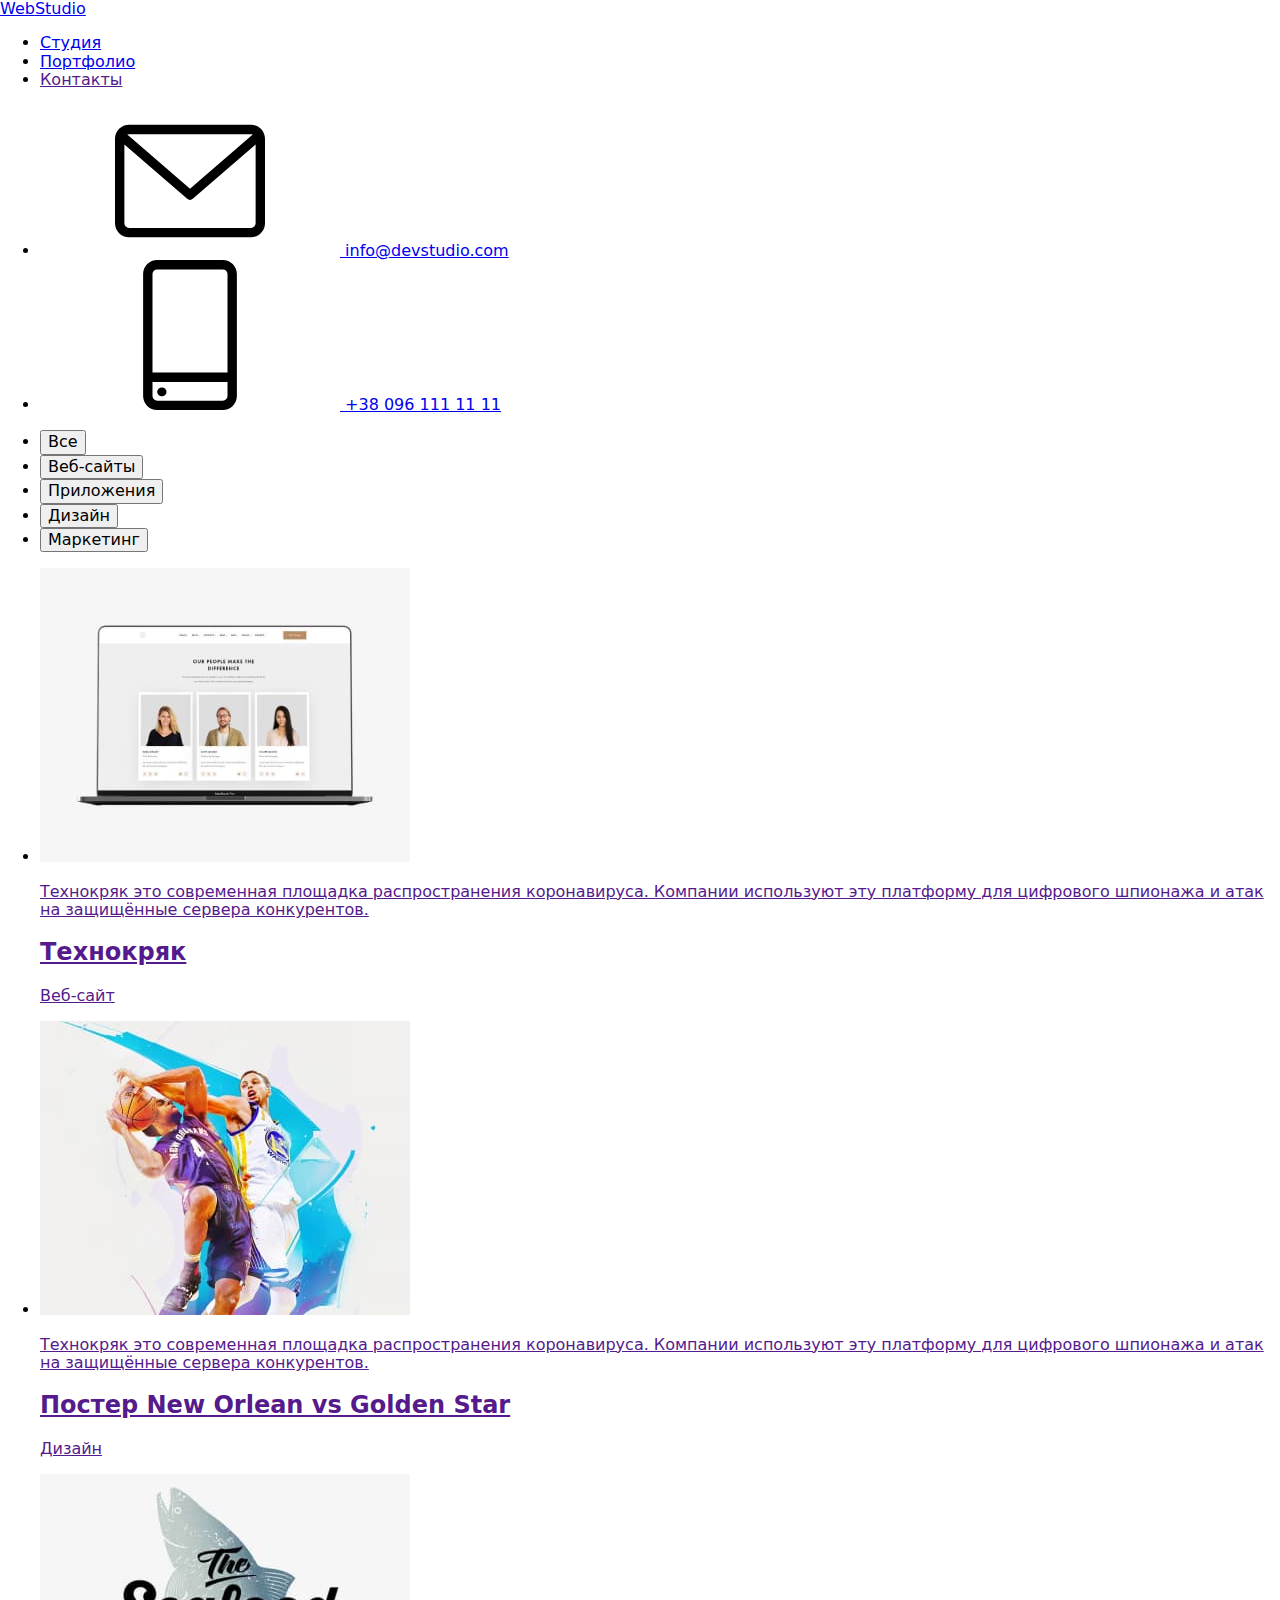
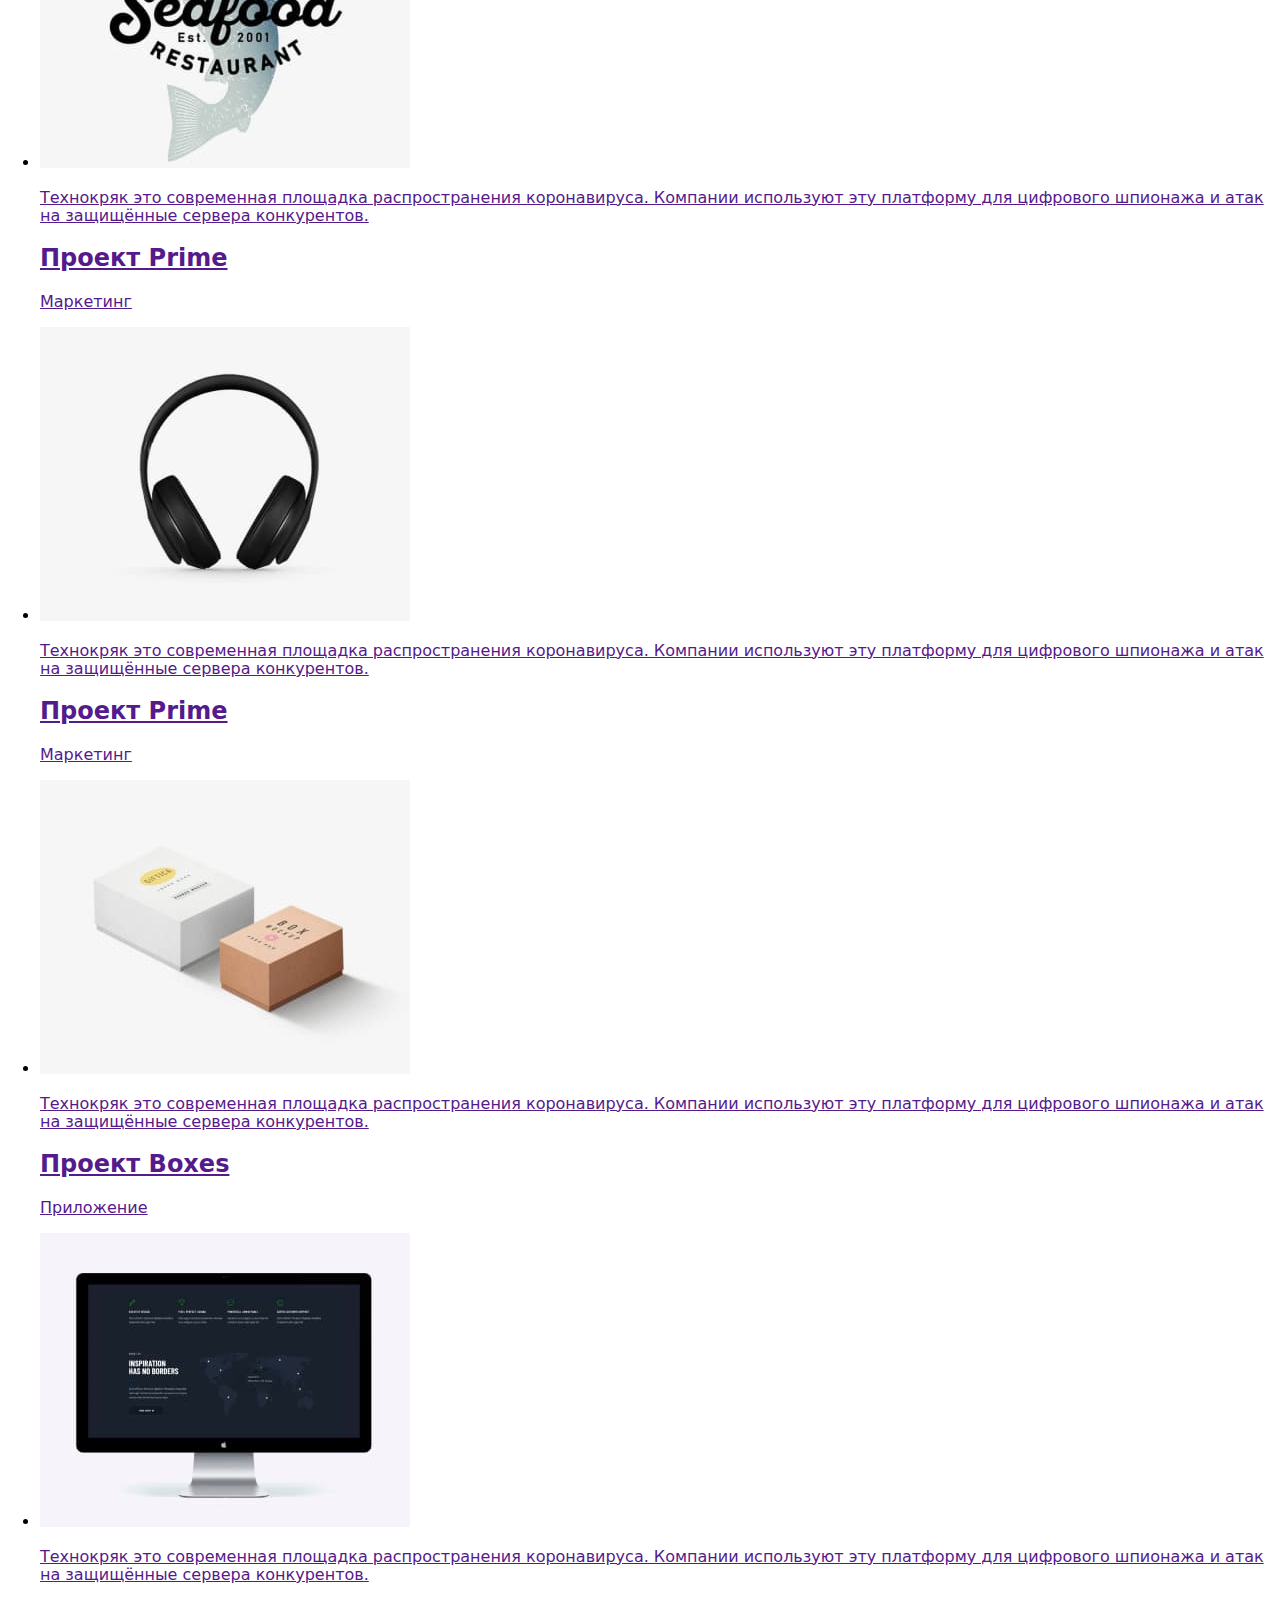
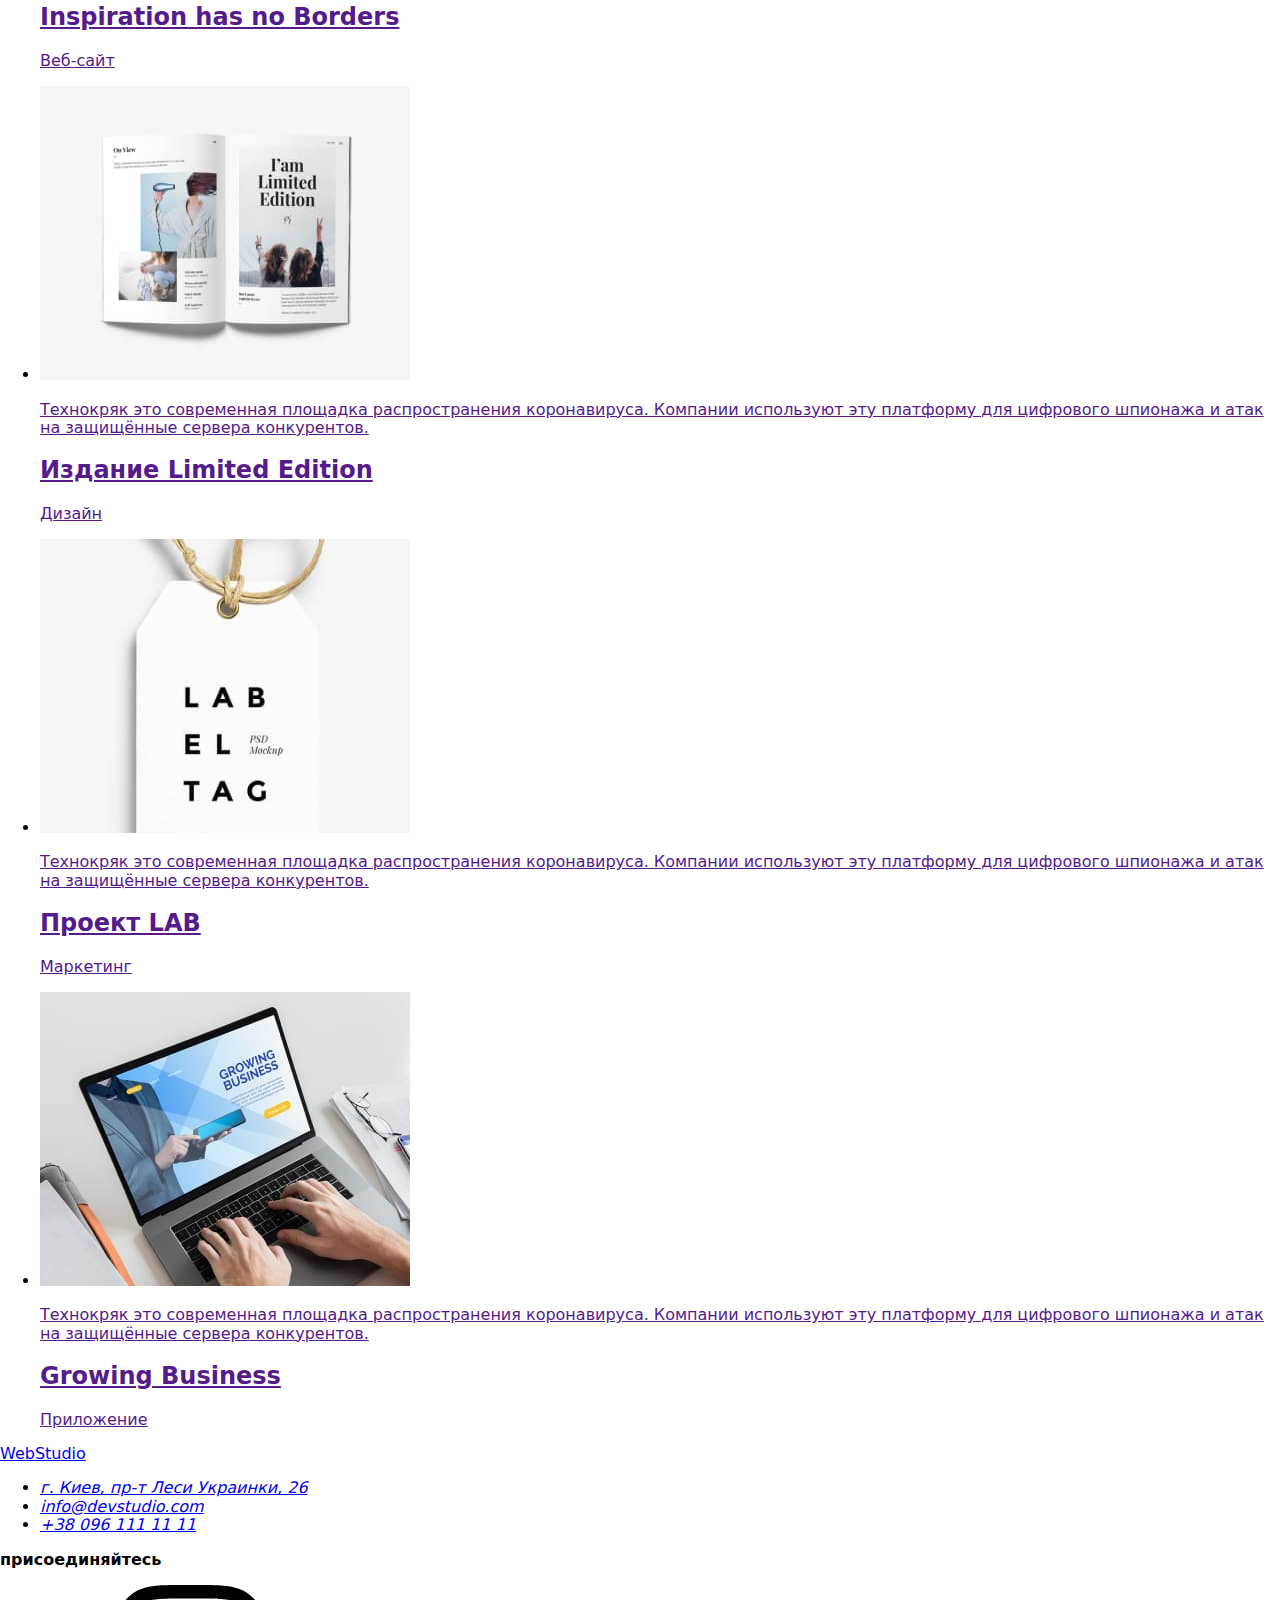
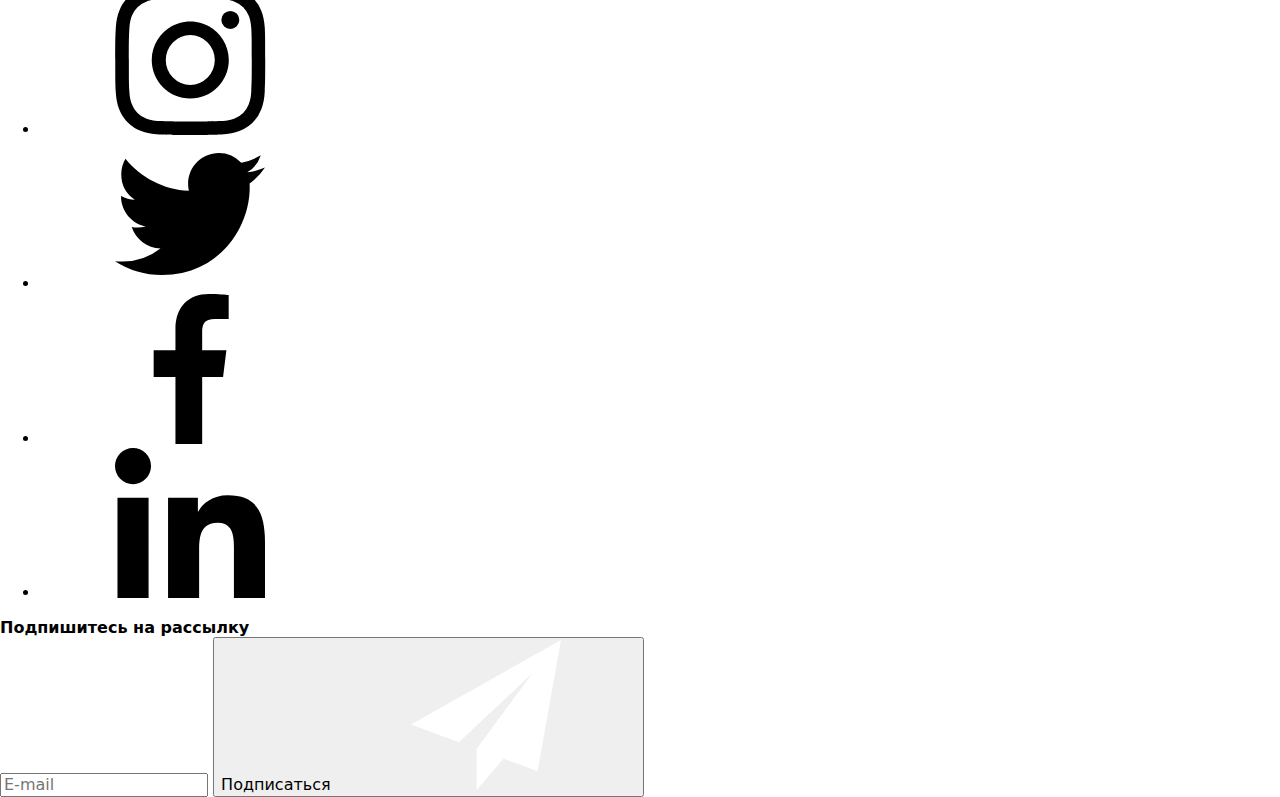
==== portfolio.html @ 355cc261 "BEM and SCSS" ====
<!DOCTYPE html>
<html lang="ru">

<head>
    <meta charset="UTF-8">
    <meta http-equiv="X-UA-Compatible" content="IE=edge">
    <meta name="viewport" content="width=device-width, initial-scale=1.0">
    <title>Портфолио</title>
    <link
        href="https://fonts.googleapis.com/css2?family=Raleway:wght@700&family=Roboto:wght@400;500;700;900&display=swap"
        rel="stylesheet">
    <link rel="stylesheet"
        href="https://cdnjs.cloudflare.com/ajax/libs/modern-normalize/1.0.0/modern-normalize.min.css" />
    <link rel="stylesheet" href="./dist/css/portfolio.min.css">
</head>

<body>
    <!-- HEADER -->
    <header class="header">
        <div class="container nav">
            <a href="./index.html" class="logo">
               Web<span class="logo__word">Studio</span>
            </a>
            <nav>
                <ul class="nav__list">
                    <li class="nav__item"><a href="./index.html" class="nav__link ">Студия</a></li>
                    <li class="nav__item"><a href="./portfolio.html" class="nav__link nav__link--current">Портфолио</a></li>
                    <li class="nav__item"><a href="" class="nav__link">Контакты</a></li>
                </ul>
            </nav>
            <ul class="contacts">
                <li class="contacts__item">
                    <a href="mailto:info@devstudio.com" class="contacts__link">
                        <svg class="contacts__icon">
                            <use href="./images/svg/symbol-defs.svg#icon-envelope"></use>
                        </svg>
                        info@devstudio.com
                    </a>
                </li>
                <li class="contacts__item">
                    <a href="tel:+380961111111" class="contacts__link">
                        <svg class="contacts__icon">
                            <use href="./images/svg/symbol-defs.svg#icon-smartphone"></use>
                        </svg>
                        +38 096 111 11 11
                    </a>
                </li>
            </ul>
        </div>
    </header>
    <!-- MAIN -->
    <main>
        <section class="section">
            <div class="container">
                <ul class="filter">
                    <li class="filter__item"><button class="filter__button">Все</button></li>
                    <li class="filter__item"><button class="filter__button">Веб-сайты</button></li>
                    <li class="filter__item"><button class="filter__button">Приложения</button></li>
                    <li class="filter__item"><button class="filter__button">Дизайн</button></li>
                    <li class="filter__item"><button class="filter__button">Маркетинг</button></li>
                </ul>

                <ul class="grid">
                    <li class="grid__item">
                        <a href="" class="grid__link">
                            <div class="card">
                             <div class="card__img-wrap">
                                <img src="./images/pc.jpg" alt="Ноутбук" width="370">
                                <p class="card__overlay">Технокряк это современная площадка распространения
                                    коронавируса. Компании используют эту
                                    платформу для цифрового
                                    шпионажа и атак на защищённые сервера конкурентов.</p>
                             </div>
                             <div class="card__caption">
                                <h2 class="card__title">Технокряк</h2>
                                <p class="card__text">Веб-сайт</p>
                             </div>
                            </div>
                        </a>
                    </li>
                    <li class="grid__item">
                        <a href="" class="grid__link">
                            <div class="card">
                                <div class="card__img-wrap">
                                    <img src="./images/basketball.jpg" alt="Баскетбол" width="370">
                                    <p class="card__overlay">Технокряк это современная площадка распространения
                                        коронавируса. Компании используют эту
                                        платформу для цифрового
                                        шпионажа и атак на защищённые сервера конкурентов.</p>
                                </div>
                                <div class="card__caption">
                                    <h2 class="card__title">Постер New Orlean vs Golden Star</h2>
                                    <p class="card__text">Дизайн</p>
                                </div>
                            </div>
                        </a>
                    </li>
                    <li class="grid__item">
                        <a href="" class="grid__link">
                            <div class="card">
                                <div class="card__img-wrap">
                                    <img src="./images/seafood.jpg" alt="Рыба" width="370">
                                    <p class="card__overlay">Технокряк это современная площадка распространения
                                        коронавируса. Компании используют эту
                                        платформу для цифрового
                                        шпионажа и атак на защищённые сервера конкурентов.</p>
                                </div>
                                <div class="card__caption">
                                    <h2 class="card__title">Проект Prime</h2>
                                    <p class="card__text">Маркетинг</p>
                                </div>
                            </div>
                        </a>
                    </li>
                    <li class="grid__item">
                        <a href="" class="grid__link">
                            <div class="card">
                                <div class="card__img-wrap">
                                    <img src="./images/headphones.jpg" alt="Наушники" width="370">
                                    <p class="card__overlay">Технокряк это современная площадка распространения
                                        коронавируса. Компании используют эту
                                        платформу для цифрового
                                        шпионажа и атак на защищённые сервера конкурентов.</p>
                                </div>
                                <div class="card__caption">
                                    <h2 class="card__title">Проект Prime</h2>
                                    <p class="card__text">Маркетинг</p>
                                </div>
                            </div>
                        </a>
                    </li>
                    <li class="grid__item">
                        <a href="" class="grid__link">
                            <div class="card">
                                <div class="card__img-wrap">
                                    <img src="./images/boxes.jpg" alt="Коробки" width="370">
                                    <p class="card__overlay">Технокряк это современная площадка распространения
                                        коронавируса. Компании используют эту
                                        платформу для цифрового
                                        шпионажа и атак на защищённые сервера конкурентов.</p>
                                </div>
                                <div class="card__caption">
                                    <h2 class="card__title">Проект Boxes</h2>
                                    <p class="card__text">Приложение</p>
                                </div>
                            </div>
                        </a>
                    </li>
                    <li class="grid__item">
                        <a href="" class="grid__link">
                            <div class="card">
                                <div class="card__img-wrap">
                                    <img src="./images/monitor.jpg" alt="Монитор" width="370">
                                    <p class="card__overlay">Технокряк это современная площадка распространения
                                        коронавируса. Компании используют эту
                                        платформу для цифрового
                                        шпионажа и атак на защищённые сервера конкурентов.</p>
                                </div>
                                <div class="card__caption">
                                    <h2 class="card__title" lang="en">Inspiration has no Borders</h2>
                                    <p class="card__text">Веб-сайт</p>
                                </div>
                            </div>
                        </a>
                    </li>
                    <li class="grid__item">
                        <a href="" class="grid__link">
                            <div class="card">
                                <div class="card__img-wrap">
                                    <img src="./images/magazine.jpg" alt="Журнал" width="370">
                                    <p class="card__overlay">Технокряк это современная площадка распространения
                                        коронавируса. Компании используют эту
                                        платформу для цифрового
                                        шпионажа и атак на защищённые сервера конкурентов.</p>
                                </div>
                                <div class="card__caption">
                                    <h2 class="card__title">Издание Limited Edition</h2>
                                    <p class="card__text">Дизайн</p>
                                </div>
                            </div>
                        </a>
                    </li>
                    <li class="grid__item">
                        <a href="" class="grid__link">
                            <div class="card">
                                <div class="card__img-wrap">
                                    <img src="./images/label.jpg" alt="Лейбл" width="370">
                                    <p class="card__overlay">Технокряк это современная площадка распространения
                                        коронавируса. Компании используют эту
                                        платформу для цифрового
                                        шпионажа и атак на защищённые сервера конкурентов.</p>
                                </div>
                                <div class="card__caption">
                                    <h2 class="card__title">Проект LAB</h2>
                                    <p class="card__text">Маркетинг</p>
                                </div>
                            </div>
                        </a>
                    </li>
                    <li class="grid__item">
                        <a href="" class="grid__link">
                            <div class="card">
                                <div class="card__img-wrap">
                                    <img src="./images/work.jpg" alt="Клавиатура" width="370">
                                    <p class="card__overlay">Технокряк это современная площадка распространения
                                        коронавируса. Компании используют эту
                                        платформу для цифрового
                                        шпионажа и атак на защищённые сервера конкурентов.</p>
                                </div>
                                <div class="card__caption">
                                    <h2 class="card__title" lang="en">Growing Business</h2>
                                    <p class="card__text">Приложение</p>
                                </div>
                            </div>
                        </a>
                    </li>
                </ul>
            </div>
        </section>
    </main>
    <!-- FOOTER -->
    <footer class="footer">
        <div class="container footer__container">
            <div>
                <a href="./index.html" class="logo">
                    Web<span class="logo__word logo__word--contrast-color">Studio</span>
                </a>
                <address class="address">
                    <ul>
                        <li class="address__item">
                            <a href="https://goo.gl/maps/8iDmMAJ8y4oJ4TSS6" class="address__map">г. Киев, пр-т Леси
                                Украинки,
                                26</a>
                        </li>
                        <li class="address__item"><a href="mailto:info@devstudio.com"
                                class="address__contact">info@devstudio.com</a></li>
                        <li class="address__item"><a href="tel:+380961111111" class="address__contact">+38 096 111 11
                                11</a>
                        </li>
                    </ul>
                </address>
            </div>
            <div class="footer__join">
                <b class="footer__appeal">присоединяйтесь</b>
                <ul class="social-list">
                    <li class="social-list__item">
                        <a href="" class="social-list__link social-list__link--white-color">
                            <svg class="social-list__icon">
                                <use href="./images/svg/symbol-defs.svg#icon-instagram"></use>
                            </svg>
                        </a>
                    </li>
                    <li class="social-list__item">
                        <a href="" class="social-list__link social-list__link--white-color">
                            <svg class="social-list__icon">
                                <use href="./images/svg/symbol-defs.svg#icon-twitter"></use>
                            </svg>
                        </a>
                    </li>
                    <li class="social-list__item">
                        <a href="" class="social-list__link social-list__link--white-color">
                            <svg class="social-list__icon">
                                <use href="./images/svg/symbol-defs.svg#icon-facebook"></use>
                            </svg>
                        </a>
                    </li>
                    <li class="social-list__item">
                        <a href="" class="social-list__link social-list__link--white-color">
                            <svg class="social-list__icon">
                                <use href="./images/svg/symbol-defs.svg#icon-linkedin"></use>
                            </svg>
                        </a>
                    </li>
                </ul>
            </div>
            <div class="subscribe-form">
                <b class="footer__appeal">Подпишитесь на рассылку</b>
                <div class="subscribe-form__field">
                    <input type="email" name="email" class="subscribe-form__input" placeholder="E-mail">
                    <button type="submit" class="button subscribe-form__button">
                        Подписаться
                        <svg class="button__icon">
                            <use href="./images/svg/symbol-defs.svg#icon-send"></use>
                        </svg>
                    </button>
                </div>
            </div>
    
        </div>
    </footer>

</body>

</html>
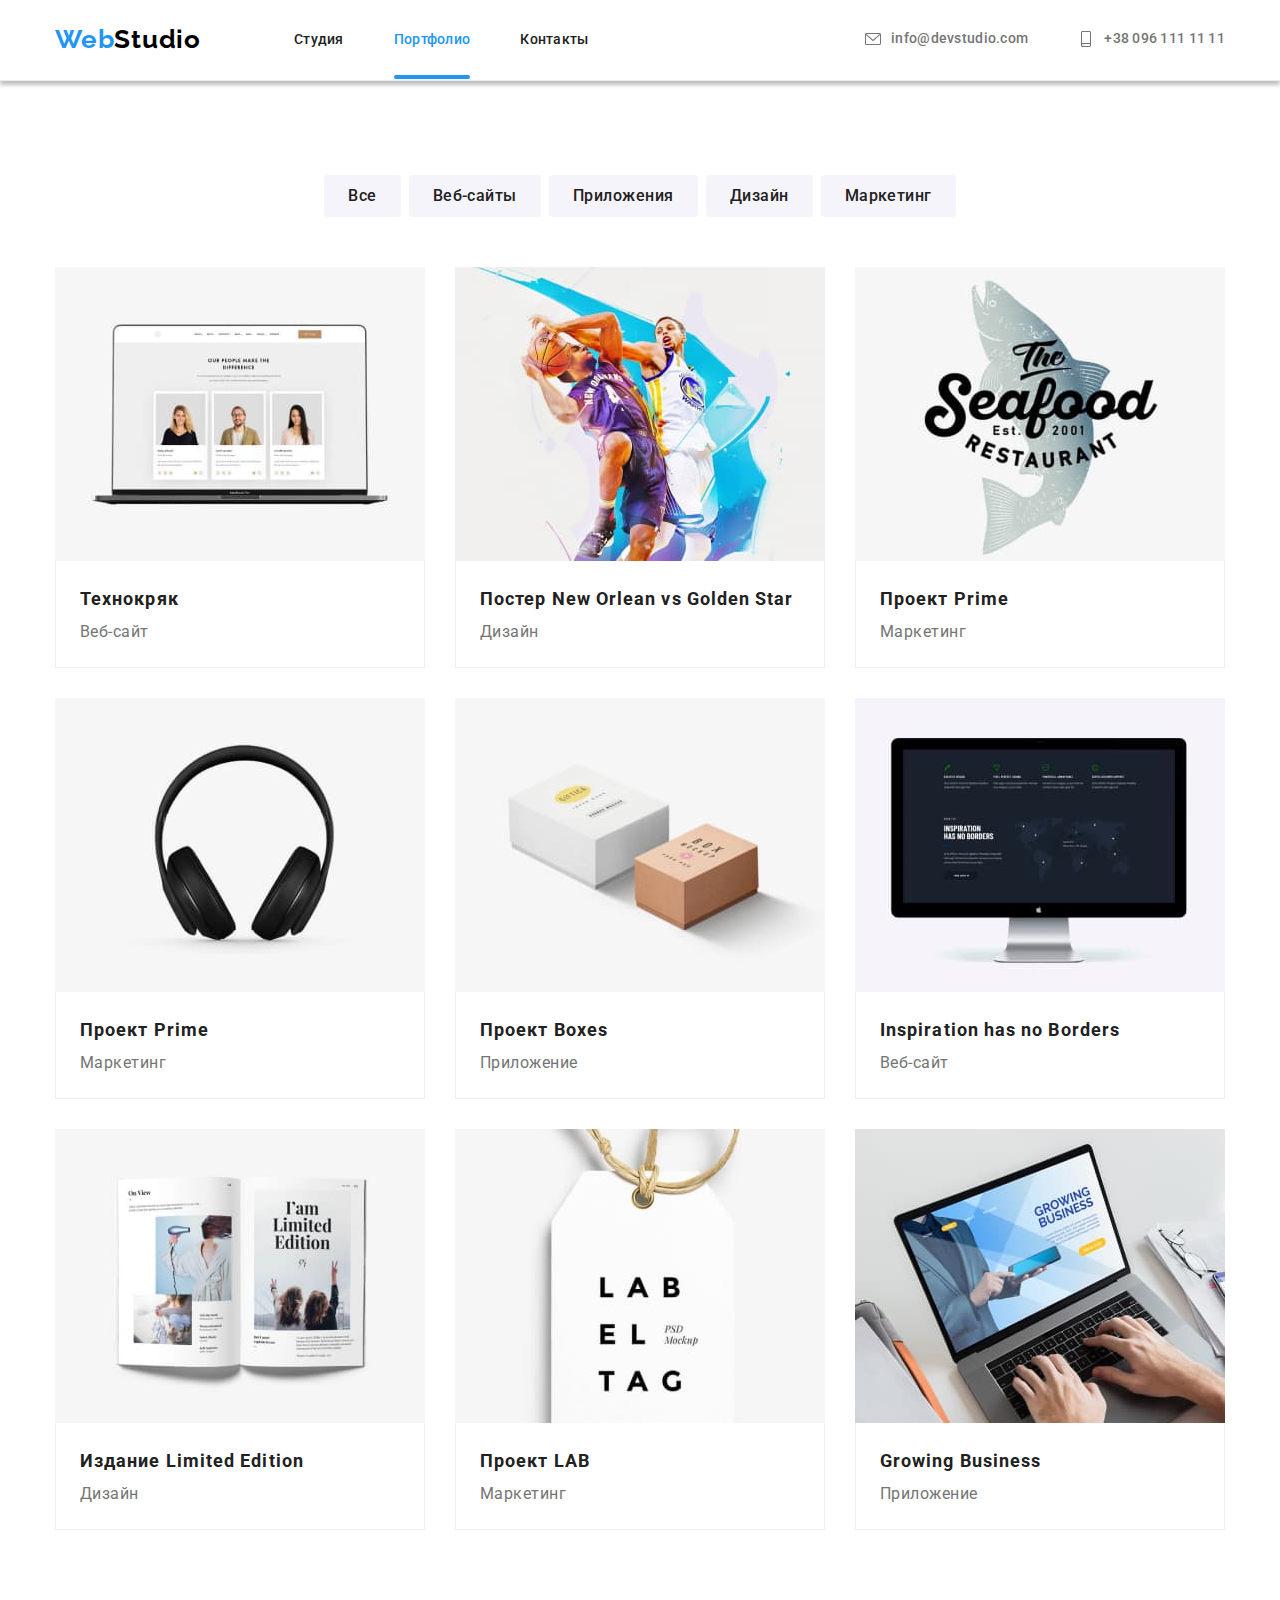
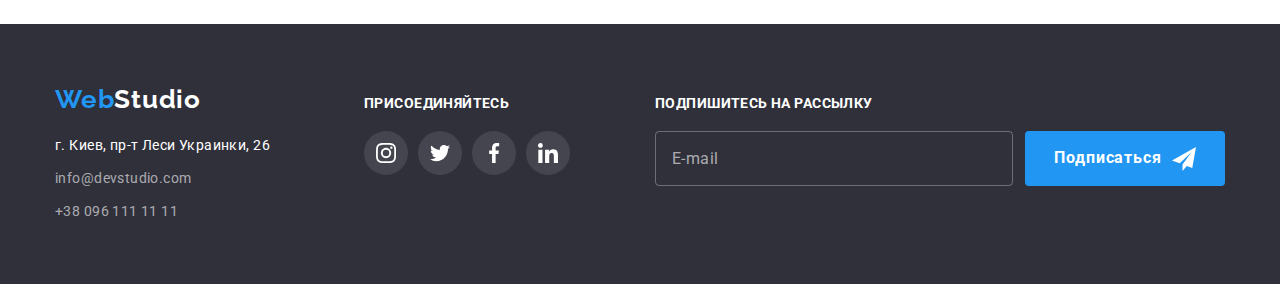
==== commit 85ba09a8: "correct css files address" ====
--- a/portfolio.html
+++ b/portfolio.html
@@ -11,7 +11,7 @@
         rel="stylesheet">
     <link rel="stylesheet"
         href="https://cdnjs.cloudflare.com/ajax/libs/modern-normalize/1.0.0/modern-normalize.min.css" />
-    <link rel="stylesheet" href="./dist/css/portfolio.min.css">
+    <link rel="stylesheet" href="./css/portfolio.min.css">
 </head>
 
 <body>
--- a/css/portfolio.min.css
+++ b/css/portfolio.min.css
@@ -0,0 +1,2 @@
+body{font-family:Roboto, sans-serif;color:#757575}h2,h3{color:#212121}ul{list-style:none}h1,h2,h3,h4,h5,h6,ul,p{margin:0;padding:0}a{text-decoration:none}img{display:block;max-width:100%;height:auto}.header{padding-top:24px;padding-bottom:25px;border-bottom:1px solid #ececec;-webkit-box-shadow:0px 4px 4px rgba(0,0,0,0.25);box-shadow:0px 4px 4px rgba(0,0,0,0.25)}.container{width:1200px;padding-left:15px;padding-right:15px;margin-left:auto;margin-right:auto}.logo{margin-right:93px;font-family:Raleway, sans-serif;font-weight:700;font-size:26px;line-height:1.19;letter-spacing:0.03em;color:#2196f3}.logo__word{color:#000}.logo__word--contrast-color{color:#fff}.nav{display:-webkit-box;display:-ms-flexbox;display:flex;-webkit-box-align:center;-ms-flex-align:center;align-items:center;background-color:#fff}.nav .nav__list{display:-webkit-box;display:-ms-flexbox;display:flex}.nav__link{padding-bottom:32px;padding-top:32px;color:#212121;font-weight:500;font-size:14px;line-height:1.14;letter-spacing:0.02em;-webkit-transition:color 250ms cubic-bezier(0.4, 0, 0.2, 1);transition:color 250ms cubic-bezier(0.4, 0, 0.2, 1)}.nav__link:hover,.nav__link:focus{color:#2196f3}.nav__link--current{position:relative;color:#2196f3}.nav__link--current::after{position:absolute;bottom:0;left:0;display:inline-block;content:'';width:100%;height:4px;background-color:#2196f3;border-radius:2px}.nav__item:not(:first-child){margin-left:50px}.contacts{margin-left:auto;display:-webkit-box;display:-ms-flexbox;display:flex}.contacts .contacts__icon{width:16px;height:16px;margin-right:10px;fill:currentColor}.contacts__link{display:-webkit-box;display:-ms-flexbox;display:flex;-webkit-box-align:center;-ms-flex-align:center;align-items:center;color:#757575;font-weight:500;font-size:14px;line-height:1.14;letter-spacing:0.02em;-webkit-transition:color 250ms cubic-bezier(0.4, 0, 0.2, 1);transition:color 250ms cubic-bezier(0.4, 0, 0.2, 1)}.contacts__link:hover,.contacts__link:focus{color:#2196f3}.contacts__item:not(:first-child){margin-left:50px}.section{padding-top:94px;padding-bottom:94px}.section .section__title{text-align:center;margin-bottom:50px;font-weight:700;font-size:36px;line-height:1.17;letter-spacing:0.03em}.hero__button,.contact-form__button,.subscribe-form__button{display:block;padding-top:10px;padding-bottom:10px;border-radius:4px;border-color:transparent;min-width:200px;color:#fff;background-color:#2196f3;font-weight:700;font-size:16px;line-height:1.88;letter-spacing:0.06em;cursor:pointer}.button__icon{margin-left:10px;width:24px;height:24px}.hero__button{margin-left:auto;margin-right:auto}.contact-form__button{margin-left:auto;margin-right:auto;-webkit-box-shadow:0px 4px 4px rgba(0,0,0,0.15);box-shadow:0px 4px 4px rgba(0,0,0,0.15)}.subscribe-form__button{margin-left:12px;display:-webkit-box;display:-ms-flexbox;display:flex;-webkit-box-align:center;-ms-flex-align:center;align-items:center;-webkit-box-pack:center;-ms-flex-pack:center;justify-content:center}.filter{display:-webkit-box;display:-ms-flexbox;display:flex;-webkit-box-pack:center;-ms-flex-pack:center;justify-content:center;margin-bottom:50px}.filter__button{padding:6px 22px;border-radius:4px;border-color:transparent;color:#212121;background-color:#f5f4fa;font-family:Roboto, sans-serif;font-weight:500;font-size:16px;line-height:1.62;letter-spacing:0.03em;cursor:pointer;-webkit-transition:color 250ms cubic-bezier(0.4, 0, 0.2, 1);transition:color 250ms cubic-bezier(0.4, 0, 0.2, 1);-webkit-transition:background-color 250ms cubic-bezier(0.4, 0, 0.2, 1);transition:background-color 250ms cubic-bezier(0.4, 0, 0.2, 1);-webkit-transition:-webkit-box-shadow 250ms cubic-bezier(0.4, 0, 0.2, 1);transition:-webkit-box-shadow 250ms cubic-bezier(0.4, 0, 0.2, 1);transition:box-shadow 250ms cubic-bezier(0.4, 0, 0.2, 1);transition:box-shadow 250ms cubic-bezier(0.4, 0, 0.2, 1), -webkit-box-shadow 250ms cubic-bezier(0.4, 0, 0.2, 1)}.filter__button:hover,.filter__button:focus{color:#fff;background-color:#2196f3;-webkit-box-shadow:0px 3px 1px rgba(0,0,0,0.1),0px 1px 2px rgba(0,0,0,0.08),0px 2px 2px rgba(0,0,0,0.12);box-shadow:0px 3px 1px rgba(0,0,0,0.1),0px 1px 2px rgba(0,0,0,0.08),0px 2px 2px rgba(0,0,0,0.12)}.filter__item:not(:first-child){margin-left:8px}.grid{display:-webkit-box;display:-ms-flexbox;display:flex;-ms-flex-wrap:wrap;flex-wrap:wrap;margin-left:-30px;margin-top:-30px}.grid .grid__item{-ms-flex-preferred-size:calc(100% / 3 - 30px);flex-basis:calc(100% / 3 - 30px);margin-left:30px;margin-top:30px}.grid__link{display:block;-webkit-transition:-webkit-box-shadow 250ms cubic-bezier(0.4, 0, 0.2, 1);transition:-webkit-box-shadow 250ms cubic-bezier(0.4, 0, 0.2, 1);transition:box-shadow 250ms cubic-bezier(0.4, 0, 0.2, 1);transition:box-shadow 250ms cubic-bezier(0.4, 0, 0.2, 1), -webkit-box-shadow 250ms cubic-bezier(0.4, 0, 0.2, 1)}.grid__link:hover,.grid__link:focus{-webkit-box-shadow:0px 1px 1px rgba(0,0,0,0.12),0px 4px 4px rgba(0,0,0,0.06),1px 4px 6px rgba(0,0,0,0.16);box-shadow:0px 1px 1px rgba(0,0,0,0.12),0px 4px 4px rgba(0,0,0,0.06),1px 4px 6px rgba(0,0,0,0.16)}.card{width:100%;height:100%}.card .card__img-wrap{position:relative;overflow:hidden}.card .card__caption{border-left:1px solid #eeeeee;border-right:1px solid #eeeeee;border-bottom:1px solid #eeeeee;padding:20px 24px}.card .card__title{font-weight:700;font-size:18px;line-height:2;letter-spacing:0.06em}.card .card__text{color:#757575;font-size:16px;line-height:1.87;letter-spacing:0.03em}.card__overlay{position:absolute;top:0;left:0;width:100%;height:100%;padding:63px 24px;font-size:18px;line-height:1.56;letter-spacing:0.03em;color:#fff;background-color:#2196f3;-webkit-transform:translateY(101%);transform:translateY(101%);-webkit-transition:-webkit-transform 250ms cubic-bezier(0.4, 0, 0.2, 1);transition:-webkit-transform 250ms cubic-bezier(0.4, 0, 0.2, 1);transition:transform 250ms cubic-bezier(0.4, 0, 0.2, 1);transition:transform 250ms cubic-bezier(0.4, 0, 0.2, 1), -webkit-transform 250ms cubic-bezier(0.4, 0, 0.2, 1)}.grid__link:hover .card__overlay{-webkit-transform:translateY(0);transform:translateY(0)}.social-list{display:-webkit-box;display:-ms-flexbox;display:flex;-webkit-box-pack:center;-ms-flex-pack:center;justify-content:center}.social-list .social-list__icon{width:20px;height:20px;fill:currentColor}.social-list__item{width:44px;height:44px}.social-list__item:not(:first-child){margin-left:10px}.social-list__link{display:-webkit-box;display:-ms-flexbox;display:flex;width:100%;height:100%;-webkit-box-pack:center;-ms-flex-pack:center;justify-content:center;-webkit-box-align:center;-ms-flex-align:center;align-items:center;border-radius:50%;color:#afb1b8;background-color:transparent;-webkit-transition:color 250ms cubic-bezier(0.4, 0, 0.2, 1);transition:color 250ms cubic-bezier(0.4, 0, 0.2, 1);-webkit-transition:background-color 250ms cubic-bezier(0.4, 0, 0.2, 1);transition:background-color 250ms cubic-bezier(0.4, 0, 0.2, 1)}.social-list__link:hover,.social-list__link:focus{background-color:#2196f3;color:#fff}.social-list__link--white-color{background-color:rgba(255,255,255,0.1);color:#fff;-webkit-transition:background-color 250ms cubic-bezier(0.4, 0, 0.2, 1);transition:background-color 250ms cubic-bezier(0.4, 0, 0.2, 1)}.footer{padding-top:60px;padding-bottom:60px;background-color:#2f303a}.footer .footer__container{display:-webkit-box;display:-ms-flexbox;display:flex;-webkit-box-align:baseline;-ms-flex-align:baseline;align-items:baseline}.footer .footer__join{margin-left:70px}.footer .footer__appeal{display:block;font-weight:700;font-size:14px;line-height:1.14;letter-spacing:0.03em;text-transform:uppercase;margin-bottom:20px;color:#fff}.address{margin-top:20px;font-style:normal;font-weight:400;font-size:14px;line-height:1.71;letter-spacing:0.03em}.address__map{color:#fff;-webkit-transition:color 250ms cubic-bezier(0.4, 0, 0.2, 1);transition:color 250ms cubic-bezier(0.4, 0, 0.2, 1)}.address__map:hover,.address__map:focus{color:#2196f3}.address__contact{color:rgba(255,255,255,0.6);-webkit-transition:color 250ms cubic-bezier(0.4, 0, 0.2, 1);transition:color 250ms cubic-bezier(0.4, 0, 0.2, 1)}.address__contact:hover,.address__contact:focus{color:#2196f3}.address__item:not(:first-child){margin-top:9px}.subscribe-form{margin-left:auto}.subscribe-form .subscribe-form__field{display:-webkit-box;display:-ms-flexbox;display:flex}.subscribe-form__input{width:358px;padding-left:16px;border:1px solid rgba(255,255,255,0.3);border-radius:4px;background-color:transparent;font-size:16px;line-height:1.25;letter-spacing:0.03em;color:rgba(255,255,255,0.6)}.subscribe-form__input::-webkit-input-placeholder{font-size:16px;line-height:1.25;letter-spacing:0.03em;color:rgba(255,255,255,0.6)}.subscribe-form__input:-ms-input-placeholder{font-size:16px;line-height:1.25;letter-spacing:0.03em;color:rgba(255,255,255,0.6)}.subscribe-form__input::-ms-input-placeholder{font-size:16px;line-height:1.25;letter-spacing:0.03em;color:rgba(255,255,255,0.6)}.subscribe-form__input::placeholder{font-size:16px;line-height:1.25;letter-spacing:0.03em;color:rgba(255,255,255,0.6)}
+/*# sourceMappingURL=portfolio.min.css.map */